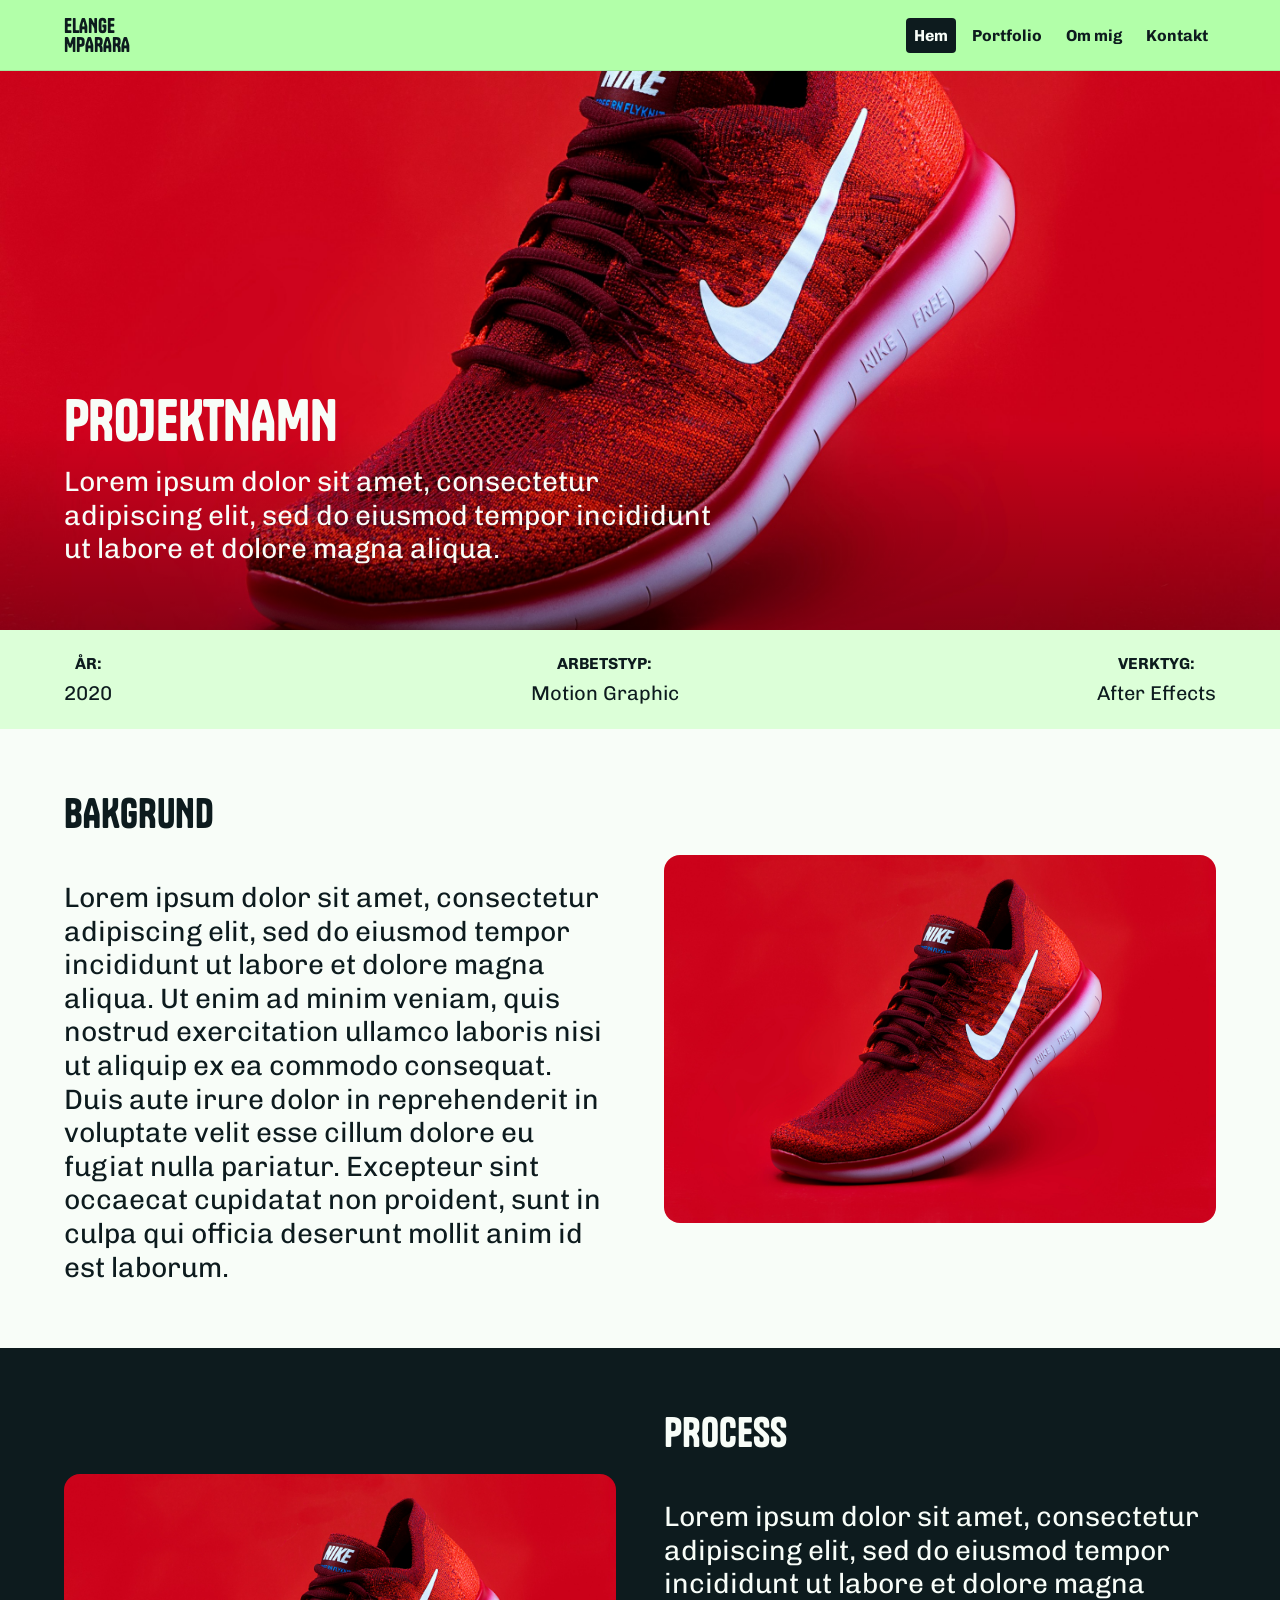
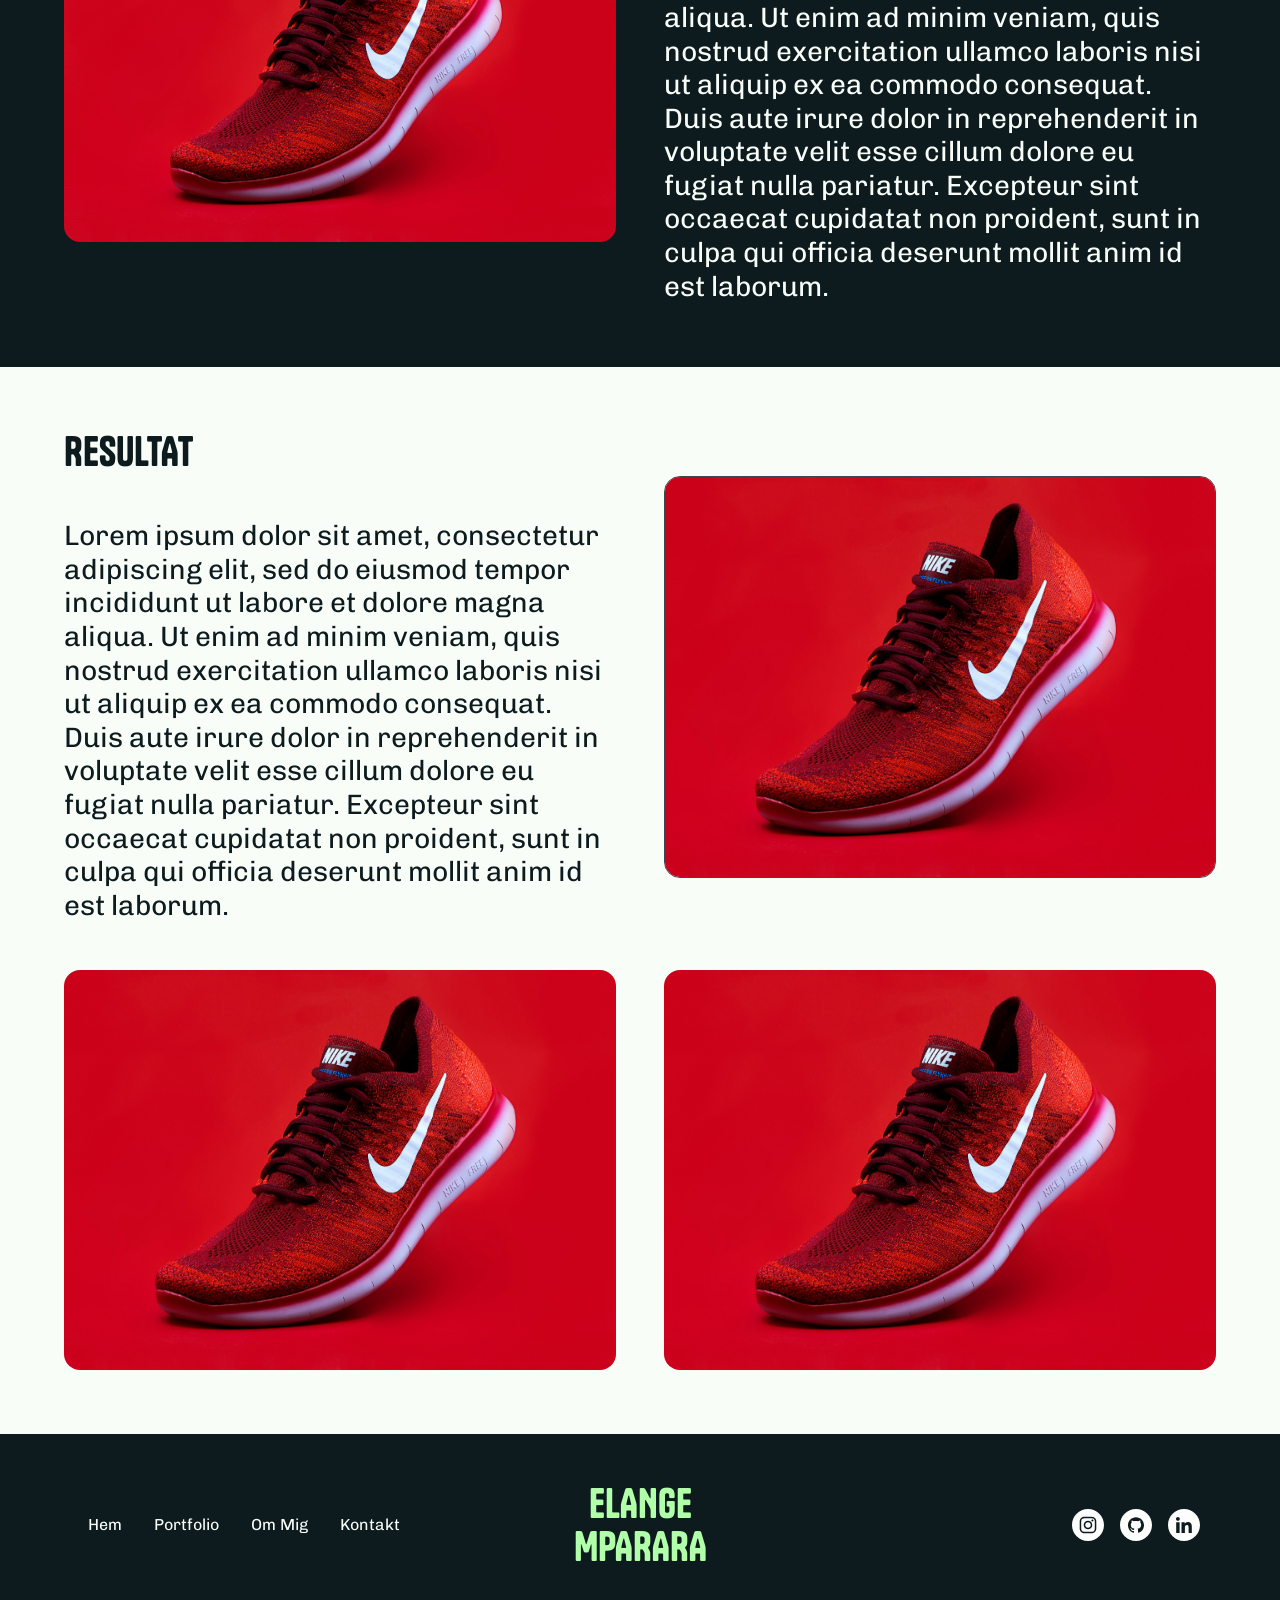
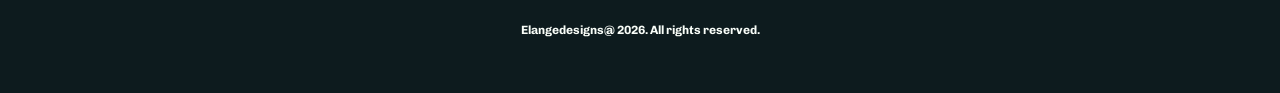
==== project_detail_page.html @ 8ef3cf4f "layout done" ====
<!doctype html>
<html lang="en">
  <head>
    <meta charset="UTF-8" />
    <meta name="viewport" content="width=device-width, initial-scale=1.0" />
    <title>Project Detail Page</title>
      <link rel="preconnect" href="https://fonts.googleapis.com" />
    <link rel="preconnect" href="https://fonts.gstatic.com" crossorigin />
    <link
      href="https://fonts.googleapis.com/css2?family=Chivo:ital,wght@0,100..900;1,100..900&display=swap"
      rel="stylesheet"
    />
    <link rel="stylesheet" href="reset.css" />
    <link rel="stylesheet" href="components/navbar.css" />
    <link rel="stylesheet" href="components/footer.css" />
    <link rel="stylesheet" href="Styles.css" />
    <link rel="stylesheet" href="root.css" />
    <link rel="stylesheet" href="proect_detail_page.css" />
  </head>
  </head>
  <body>
    <div id="navbar-placeholder"></div>
<main>
    <section class="project_detail_page_intro_section">
        <div class="project_detail_page_bg_container">
            <img class="project_detail_page_bg_img" src="assets/img/hero.jpg" alt="Project background" />
            <div class="project_detail_page_bg_overlay"></div>
        </div>
        <div class="project_detail_page_intro_container">
            <div class="project_detail_page_title_container">
                <h1 class="project_detail_page_title">Projektnamn</h1>
                <p class="project_detail_page_subtitle">Lorem ipsum dolor sit amet, consectetur adipiscing elit, sed do eiusmod tempor incididunt ut labore et dolore magna aliqua.</p>
            </div>
        </div>
    </section>

    <section class="project_detail_page_info_section">
        <div class="project_detail_page_info_container">
            <div class="project_info_item">
                <span class="project_info_label">År:</span>
                <span class="project_info_value">2020</span>
            </div>
            <div class="project_info_item">
                <span class="project_info_label">Arbetstyp:</span>
                <span class="project_info_value">Motion Graphic</span>
            </div>
            <div class="project_info_item">
                <span class="project_info_label">Verktyg:</span>
                <span class="project_info_value">After Effects</span>
            </div>
        </div>
    </section>

    <section class="project_background_section">
        <div class="project_background_container">
            <div class="project_background_content">
                <h2 class="project_background_title">Bakgrund</h2>
                <p class="project_background_text">Lorem ipsum dolor sit amet, consectetur adipiscing elit, sed do eiusmod tempor incididunt ut labore et dolore magna aliqua. Ut enim ad minim veniam, quis nostrud exercitation ullamco laboris nisi ut aliquip ex ea commodo consequat. Duis aute irure dolor in reprehenderit in voluptate velit esse cillum dolore eu fugiat nulla pariatur. Excepteur sint occaecat cupidatat non proident, sunt in culpa qui officia deserunt mollit anim id est laborum.</p>
            </div>
            <div class="project_background_media">
                <img class="project_background_img" src="assets/img/hero.jpg" alt="Project background image representation" />
            </div>
        </div>
    </section>

    <section class="project_process_section">
        <div class="project_process_container">
            <div class="project_process_media">
                <img class="project_process_img" src="assets/img/hero.jpg" alt="Project process demonstration" />
            </div>
            <div class="project_process_content">
                <h2 class="project_process_title">Process</h2>
                <p class="project_process_text">Lorem ipsum dolor sit amet, consectetur adipiscing elit, sed do eiusmod tempor incididunt ut labore et dolore magna aliqua. Ut enim ad minim veniam, quis nostrud exercitation ullamco laboris nisi ut aliquip ex ea commodo consequat. Duis aute irure dolor in reprehenderit in voluptate velit esse cillum dolore eu fugiat nulla pariatur. Excepteur sint occaecat cupidatat non proident, sunt in culpa qui officia deserunt mollit anim id est laborum.</p>
            </div>
        </div>
    </section>

    <section class="project_result_section">
        <div class="project_result_container">
            <div class="project_result_content">
                <h2 class="project_result_title">Resultat</h2>
                <p class="project_result_text">Lorem ipsum dolor sit amet, consectetur adipiscing elit, sed do eiusmod tempor incididunt ut labore et dolore magna aliqua. Ut enim ad minim veniam, quis nostrud exercitation ullamco laboris nisi ut aliquip ex ea commodo consequat. Duis aute irure dolor in reprehenderit in voluptate velit esse cillum dolore eu fugiat nulla pariatur. Excepteur sint occaecat cupidatat non proident, sunt in culpa qui officia deserunt mollit anim id est laborum.</p>
            </div>
            <div class="project_result_media border_outline">
                <img class="project_result_img" src="assets/img/hero.jpg" alt="Result presentation preview 1" />
            </div>
            <div class="project_result_media">
                <img class="project_result_img" src="assets/img/hero.jpg" alt="Result presentation preview 2" />
            </div>
            <div class="project_result_media">
                <img class="project_result_img" src="assets/img/hero.jpg" alt="Result presentation preview 3" />
            </div>
        </div>
    </section>
</main>
    <div id="footer-placeholder"></div>

    <script src="components/portfolio_card/portfolio_card.js" defer></script>
    <script src="Script.js" defer></script>
  </body>
</html>
---- components/navbar.css ----
/* --- NAVBAR COMPONENT STYLES --- */

/* Import fonts if not already imported in root/styles */

.header {
  position: fixed;
  top: 0;
  z-index: 100;
  background: var(--color-primary);
  border-bottom: 1px solid rgba(13, 27, 30, 0.1); /* Subtle border using dark color */
  width: 100%;

  line-height: 19px;
}

.header__container {
  display: flex;
  align-items: center;
  justify-content: space-between;
  padding: var(--spacing-sm) var(--spacing-xxl); /* Specific design padding */
  max-width: 1440px;
  margin: 0 auto;
}

/* LOGO */
.header__logo {
  font-family: "Tanker", sans-serif;
  font-size: var(--font-h5);
  line-height: 19px;
  color: var(--color-bg-dark);
  text-decoration: none;
  text-transform: uppercase;
  display: flex;
  flex-direction: column;
}

.header__logo p {
  margin: 0;
}

/* DESKTOP NAV */
.header__nav {
  display: flex;
  align-items: center;
  height: 100%;
  gap: var(--spacing-xs);
}

.header__nav-item {
  display: flex;
  align-items: center;
  justify-content: center;
  padding: var(--spacing-xs) var(--spacing-xs);
  border-radius: 4px;
  transition:
    background-color var(--transition-fast),
    border-color var(--transition-fast);
}

.header__nav-item:hover,
.header__nav-item.active {
  background-color: var(--color-bg-dark);
}

.header__nav-item:hover .header__link,
.header__nav-item.active .header__link {
  color: var(--color-text-light);
}

.header__link {
  font-family: "Chivo", sans-serif;
  font-weight: 700;
  font-size: var(--font-body);
  color: var(--color-text-dark);
  text-decoration: none;
  transition: color var(--transition-fast);
}

/* MOBILE TOGGLE */
.header__toggle {
  display: none;
  background: none;
  border: none;
  padding: 0;
  cursor: pointer;
}

/* MOBILE MENU OVERLAY */
.mobile-menu {
  position: fixed;
  top: 0;
  left: 0;
  width: 100%;
  height: 100vh;
  background-color: var(--color-primary);
  z-index: 200;
  display: flex;
  flex-direction: column;
  padding: 12px 15px;
  box-sizing: border-box;
}

.mobile-menu__header {
  display: flex;
  justify-content: space-between;
  align-items: center;
  width: 100%;
  margin-bottom: 40px;
}

.header__close {
  background: none;
  border: none;
  padding: 0;
  cursor: pointer;
  width: var(--sp-md);
  height: var(--sp-md);
  display: flex;
  justify-content: center;
  align-items: center;
}

.mobile-menu__nav {
  display: flex;
  flex-direction: column;
  align-items: center;
  gap: 10px;
  width: 100%;
}

.mobile-menu__link {
  font-family: "Chivo", sans-serif;
  font-weight: 700;
  font-size: var(--font-h3); /* ~24px */
  line-height: 29px;
  color: var(--color-text-dark);
  text-decoration: none;
  display: flex;
  justify-content: center;
  align-items: center;
  width: 100%;
  padding: var(--sp-sm) 20px;
  border-radius: 20px;
  transition: opacity var(--transition-fast);
}

.mobile-menu__link:hover {
  opacity: 0.8;
}

/* UTILITIES */
.hidden {
  display: none !important;
}

.mb-0 {
  margin-bottom: 0 !important;
}

/* RESPONSIVE */
@media (max-width: 768px) {
  .header__container {
    padding: 12px var(--sp-sm);
    height: auto;
  }

  .header__nav {
    display: none;
  }

  .header__toggle {
    display: block;
  }
}
---- components/footer.css ----
/* --- FOOTER COMPONENT --- */

.footer-section {
  position: relative;
  background: var(--color-bg-dark); /* #0D1B1E */
  width: 100%;
  padding: var(--spacing-xl) 80px; /* 48px 80px matching Figma */
  display: flex;
  flex-direction: column;
  align-items: center;
  gap: var(--spacing-xl); /* 48px gap to copyright row */
}

/* --- Top Row Container --- */
.footer_top_row {
  display: flex;
  flex-direction: row;
  justify-content: space-between;
  align-items: center;
  width: 100%;
  max-width: 1440px;
}

/* --- Left Group: Navigation --- */
.footer_nav_group {
  display: flex;
  flex-direction: row;
  align-items: center;
  gap: var(--spacing-sm); /* 16px */
  flex: 1; /* Distribute equal space to sides to center the logo */
}

.footer_menu_item {
  display: flex;
  align-items: center;
  padding: 12px var(--spacing-xs); /* 12px 8px */
}

.footer_menu_item a {
  font-family: "Chivo", sans-serif;
  font-size: 16px;
  color: var(--color-text-light); /* #FFFFFF */
  text-decoration: none;
  line-height: 22px;
  text-transform: capitalize;
  transition: color var(--transition-fast);
}

.footer_menu_item a:hover {
  color: var(--color-primary);
}

/* --- Center Group: Logo --- */
.footer_logo_group {
  display: flex;
  justify-content: center;
  align-items: center;
}

.footer_logo {
  font-family: "Tanker", sans-serif;
  font-size: 40px;
  color: var(--color-primary); /* #B2FFA9 */
  line-height: 43px;
  text-transform: uppercase;
  text-align: center;
  white-space: pre-wrap;
}

/* --- Right Group: Socials --- */
.footer_social_group {
  display: flex;
  flex-direction: row;
  justify-content: flex-end;
  align-items: center;
  gap: var(--spacing-sm); /* 16px */
  flex: 1; /* Counter-balances nav side to keep logo perfectly centered */
}

.social_link {
  display: block;
  width: 32px;
  height: 32px;
  transition: transform var(--transition-fast);
}

.social_link:hover {
  transform: translateY(-2px);
}

.social_link img {
  width: 100%;
  height: 100%;
  display: block;
}

/* --- Bottom Row: Copyright --- */
.footer_bottom_row {
  width: 100%;
  display: flex;
  justify-content: center;
}

.footer_copyright {
  font-family: "Chivo", sans-serif; /* Fallback for Chubbo Bold */
  font-weight: 700;
  font-size: 12px;
  color: var(--color-text-light); /* #FFFFFF */
  line-height: 29px;
  text-align: center;
  margin: 0;
}

/* --- Responsive Adjustments --- */
@media (max-width: 768px) {
  .footer-section {
    padding: var(--spacing-xl) var(--spacing-md);
  }

  .footer_top_row {
    flex-direction: column;
    gap: var(--spacing-xl); /* Add generous space between stacked groups */
  }

  /* Reset flex to prevent groups forcing width distribution on mobile */
  .footer_nav_group,
  .footer_social_group {
    flex: auto;
    justify-content: center;
    width: 100%;
  }

  /* Stack nav links */
  .footer_nav_group {
    flex-wrap: wrap; /* Allows links to wrap to second line on tiny screens */
  }
}  .gooey-animations {
    top: 10px;
    width: 100%;
    left: 0;
    height: 1rem;
    background: var(--color-bg-dark);
    transform: translateY(40%);
    z-index: 3000;
    overflow: visible;
    pointer-events: none;
  }
}
---- Styles.css ----
/* --- FONTS --- */
@font-face {
  font-family: "Tanker";
  src:
    url("assets/fonts/Tanker-Regular.woff2") format("woff2"),
    url("assets/fonts/Tanker-Regular.woff") format("woff");
  font-weight: 400;
  font-style: normal;
  font-display: swap;
}

/* --- BASE --- */
body {
  margin: 0;
  font-family: "Chivo", sans-serif;
  background: var(--color-bg-light);
  color: var(--color-text-light);
}

/* --- UTILITIES --- */
.hidden {
  display: none !important;
}

/* Hero section */

.hero {
  display: flex;
  justify-content: center;
  align-items: center;
  padding: var(--spacing-xxl);
  background-color: var(--color-primary);

  margin: 0 auto;
}

.hero_container {
  display: flex;
  flex-direction: row;
  justify-content: space-between;
  align-items: center;
  gap: var(--sp-md);
  width: 100%;
  max-width: 1280px;
}
.hero_title_container {
  display: flex;
  flex-direction: column;
  justify-content: space-between;
  align-items: flex-start;
  gap: 0;
}

.hero-title {
  font-family: "Tanker", sans-serif;
  font-size: var(--font-h1);
  color: var(--color-bg-dark);
  text-decoration: none;
  line-height: 1;
  font-weight: 400;
}

.hero_subtitle_container {
  display: flex;
  flex-direction: column;
  justify-content: space-between;
  align-items: flex-start;
  gap: var(--sp-xs);
  min-width: 100%;
}

.hero-subtitle {
  font-size: var(--font-h4);
  color: var(--color-text-dark);
}

.hero_image_container {
  display: flex;
  flex-direction: column;
  justify-content: space-between;
  align-items: center;
  gap: var(--sp-xs);
}

/* --- COMPONENTS --- */
.btn-download {
  display: inline-flex;
  align-items: center;
  gap: var(--sp-xs); /* 16px */
  padding: var(--sp-xs) var(--sp-sm);
  background-color: var(--color-primary);
  color: var(--color-text-dark);
  border: 2px solid var(--color-text-dark);
  border-radius: var(--border-radius);
  font-family: "Chivo", sans-serif;
  font-weight: 500;
  font-size: var(--font-body);
  text-decoration: none;
  cursor: pointer;
  transition:
    background-color var(--transition-fast),
    transform var(--transition-fast);
}

.btn-download:hover {
  background-color: var(--color-nav-hover);
  transform: translateY(2px);
}

.btn-download:active {
  transform: translateY(0);
}

.btn-download .icon {
  display: flex;
  align-items: center;
  justify-content: center;
  width: 24px;
  height: 24px;
}

/* portfolio section */

.portfolio {
  display: flex;
  justify-content: center;
  align-items: center;
  padding: var(--spacing-xxl);
  background-color: var(--color-bg-dark);

  margin: 0 auto;
}

.portfolio_container {
  display: flex;
  flex-direction: column;
  justify-content: center;
  align-items: center;
  gap: var(--sp-md);
  width: 100%;
  max-width: 1280px;
}

.portfolio_title_container {
  display: flex;
  flex-direction: column;
  justify-content: start;
  align-items: flex-start;
  gap: 0;
}

.portfolio-title {
  font-family: "Tanker", sans-serif;
  font-size: var(--font-h2);
  color: var(--color-text-light);
  text-decoration: none;
  line-height: 1;
  font-weight: 400;
}

.portfolio_grid {
  display: grid;
  grid-template-columns: 1fr;
  gap: var(--spacing-sm);
  width: 100%;
}

/* Make image last on mobile */
.portfolio_img_container {
  order: 10;
  display: flex;
  justify-content: center;
  align-items: center;
}

.portfolio_title_container {
  display: flex;
  flex-direction: column;
  justify-content: flex-start;
  align-items: flex-start;
  gap: var(--sp-xs);
}

.portfolio_card {
  display: flex;
  flex-direction: column;
  justify-content: space-between;
  align-items: flex-start;
  gap: var(--sp-md);
}
.portfolio_card_content {
  display: flex;
  flex-direction: column;
  justify-content: space-between;
  align-items: flex-start;
  gap: var(--sp-xs);
}
.btn-project {
  display: inline-flex;
  align-items: center;
  gap: var(--sp-xs); /* 16px */
  color: var(--color-text-li);
  font-family: "Chivo", sans-serif;
  font-weight: 500;
  font-size: var(--font-body);
  text-decoration: none;
  cursor: pointer;
  transition:
    background-color var(--transition-fast),
    transform var(--transition-fast);
}

.btn-project:hover {
  color: var(--color-primary);
}

.btn-project .project_btn_icon {
  width: 24px;
  height: 24px;
}

/* About me section */

.about {
  display: flex;
  flex-direction: column;
  justify-content: center;
  align-items: center;
  gap: var(--spacing-xl);
  padding: var(--spacing-xxl);
  width: 100%;
  max-width: 1280px;
  margin: 0 auto;
  background-color: var(--color-bg-light);
}

.about_container_1,
.education_container,
.tools_container {
  justify-content: space-between;
  width: 100%;
  max-width: 1280px;
  margin: 0 auto;
}

.about_container_1 {
  display: flex;
  flex-direction: row-reverse;
  align-items: stretch;
  gap: var(--spacing-xl);
}

.education_container {
  display: flex;
  flex-direction: row;
  align-items: center;
  gap: var(--spacing-xxl);
}

.tools_container {
  display: flex;
  flex-direction: row-reverse;
  align-items: center;
  gap: var(--sp-xl);
}

.about_text_container,
.about_text_container_2 {
  width: 100%;
  max-width: 1280px;
  display: flex;
  flex-direction: column;
  align-items: flex-start;
}

.about_text_container {
  gap: var(--spacing-md);
}

.about_text_container_2 {
  gap: var(--spacing-md);
}

.tools_text_container {
  flex: 1;
  display: flex;
  flex-direction: column;
  align-items: flex-start;
  min-width: 0;
}

.about-title {
  font-family: "Tanker", sans-serif;
  font-size: var(--font-h2);
  color: var(--color-text-dark);
  line-height: 1;
  text-transform: none;
  font-weight: 400;
  margin: 0;
}

.about-title-2,
.about-title-3 {
  font-family: "Tanker", sans-serif;
  font-size: var(--font-h3);
  color: var(--color-text-dark);
  line-height: 1;
  text-transform: uppercase;
  font-weight: 400;
  margin: 0;
  white-space: pre-wrap;
}

.about-title-3 {
  margin-bottom: var(--spacing-md);
}

.about-description {
  font-family: "Chivo", sans-serif;
  font-size: var(--font-body);
  line-height: 1.5;
  font-weight: 400;
  color: var(--color-text-dark);
  margin: 0;
  max-width: 65ch;
}

.tools_text_container .about-description {
  margin-bottom: var(--spacing-lg);
}

.about_image_container {
  width: 30rem;
  align-self: stretch;
  border: 1px solid var(--color-bg-dark);
  border-radius: var(--border-radius);
  overflow: hidden;
}

.about_image_container img,
.about_image_container_2 img {
  height: auto;
  display: block;
}

.about_image_container_2 {
  width: 30rem;
  height: auto;
  border: 1px solid var(--color-bg-dark);
  border-radius: var(--border-radius);
  overflow: hidden;
}

.about_image_container_3 {
  width: 30rem;
  position: relative;
  display: flex;
  align-items: center;
  justify-content: center;
}

.about_image_container_3 img {
  max-width: 100%;
  height: auto;
  display: block;
}

.tools_sub_container {
  display: flex;
  flex-wrap: wrap;
  gap: var(--spacing-sm);
  width: 100%;
}

.tool {
  width: 60px;
  height: 60px;
  border: 1px solid var(--color-bg-dark);
  border-radius: var(--border-radius);
  display: flex;
  justify-content: center;
  align-items: center;
  overflow: hidden;
  position: relative;
  padding: 1px;
}

.tool img {
  width: auto;
  height: auto;
  max-width: 100%;
  max-height: 100%;
}

.tool-name {
  display: none;
}

/* Contact section */

.contact {
  display: flex;
  justify-content: center;
  align-items: center;
  padding: var(--spacing-xxl);
  background-color: var(--color-primary);
  width: 100%;
  margin: 0 auto;
}

.contact_container {
  display: flex;
  flex-direction: row;
  justify-content: space-between;
  align-items: flex-start;
  gap: var(--spacing-xl);
  width: 100%;
  max-width: 1280px;
  margin: 0 auto;
}

.contact_text_container {
  display: flex;
  flex-direction: column;
  gap: var(--spacing-xl);
  width: 100%;
  max-width: 489px;
  flex-shrink: 0;
}

.contact-title {
  font-family: "Tanker", sans-serif;
  font-size: var(--font-h2);
  color: var(--color-text-dark);
  line-height: 1;
  text-transform: uppercase;
  font-weight: 400;
  margin: 0;
}

.contact-description {
  font-family: "Chivo", sans-serif;
  font-size: var(--font-body);
  line-height: 1.5;
  font-weight: 400;
  color: var(--color-text-dark);
  margin: 0;
}

.contact_form {
  background-color: var(--color-bg-dark);
  border: 1px solid var(--color-text-light);
  border-radius: var(--border-radius);
  padding: var(--spacing-lg) var(--spacing-md);
  box-shadow: 7px 6px 21px 0px rgba(0, 0, 0, 0.08);

  display: flex;
  flex-direction: column;
  gap: var(--spacing-sm);
  width: 100%;
  max-width: 40rem;
}

.form_row {
  display: flex;
  flex-direction: row;
  gap: var(--spacing-sm);
  width: 100%;
}

.form_group {
  display: flex;
  flex-direction: column;
  gap: var(--spacing-xs);
  width: 100%;
  flex: 1;
}

.form_group label {
  font-family: "Chivo", sans-serif;
  font-size: var(--font-body);
  color: var(--color-text-light);
  font-weight: 400;
}

.form_group input,
.form_group textarea {
  background-color: var(--color-bg-dark);
  border: 2px solid var(--color-text-light);
  border-radius: var(--border-radius);
  color: var(--color-text-light);
  padding: 12px 16px;
  font-family: inherit;
  font-size: var(--font-body);
  width: 100%;
  box-sizing: border-box;
}

.form_group input:focus,
.form_group textarea:focus {
  outline: none;
  border-color: var(--color-primary);
}

.form_group textarea {
  height: 96px;
  resize: vertical;
}

.btn-submit {
  display: flex;
  align-items: center;
  justify-content: center;
  gap: 6px;
  padding: 16px 24px;
  background-color: transparent;
  border: 2px solid var(--color-text-light);
  border-radius: var(--border-radius);
  color: var(--color-text-light);
  font-family: "Chivo", sans-serif;
  font-size: var(--font-body);
  font-weight: 400;
  cursor: pointer;
  box-shadow: 3px 0 13.2px 0 rgba(0, 0, 0, 0.13);
  transition:
    background-color var(--transition-fast),
    color var(--transition-fast);
  width: 100%;
  margin-top: var(--spacing-xs);
}

.btn-submit:hover {
  background-color: var(--color-text-light);
  color: var(--color-bg-dark);
}

.btn-submit .icon {
  display: flex;
  align-items: center;
  justify-content: center;
  width: 24px;
  height: 24px;
}

/* lock to 3 columns on desktop */
@media (min-width: 1024px) {
  .portfolio_grid {
    grid-template-columns: repeat(3, 1fr);
    grid-auto-flow: dense;
    align-items: start;
  }

  /* Reset order for desktop so they follow DOM or grid placement */
  .portfolio_img_container {
    order: 0;
    grid-column: 1;
    grid-row: 2;
  }

  .portfolio_title_container {
    grid-column: 1;
    grid-row: 1;
    position: sticky;
    top: 100px;
    height: fit-content;
  }
}

/* Mobile: stack nav under logo on small screens */
/* Mobile: stack nav under logo on small screens */
@media (max-width: 768px) {
  .hero,
  .about,
  .portfolio,
  .contact {
    padding: var(--spacing-md);
  }

  .about_container_1,
  .education_container,
  .tools_container,
  .contact_container {
    flex-direction: column;
  }

  .form_row {
    flex-direction: column;
  }

  .about_image_container,
  .about_image_container_2,
  .about_image_container_3 {
    width: 100%;
  }

  .hero_container {
    flex-direction: column;
    align-items: center;
  }
  /* Header responsive styles moved to navbar.css */
}
---- root.css ----
:root {
  /* --- FÄRGER --- */
  /* Baserat på din design (neongrön, svart och accenter) */
  --color-primary: #b2ffa9;
  --color-bg-dark: #0d1b1e;
  --color-bg-light: #f8fdf8;
  --color-text-dark: #0d1b1e;
  --color-text-light: #f8fdf8;

  /* Accentfärger (från dina geometriska former och Tesla-logon) */
  --color-accent-green: #f8fdf8;
  --color-nav-hover: #dcffd8;

  /* --- SPACING (8-point grid) --- */
  /* Långa namn */
  --spacing-xs: 0.5rem; /* 8px  */
  --spacing-sm: 1rem; /* 16px */
  --spacing-md: 1.5rem; /* 24px */
  --spacing-lg: 2rem; /* 32px */
  --spacing-xl: 3rem; /* 48px */
  --spacing-xxl: 4rem; /* 64px */

  /* Korta alias (för snabbare kodning) */
  --sp-xs: var(--spacing-xs);
  --sp-sm: var(--spacing-sm);
  --sp-md: var(--spacing-md);
  --sp-lg: var(--spacing-lg);
  --sp-xl: var(--spacing-xl);

  /* --- TYPOGRAFI (Fluid Responsive med clamp) --- */
  /* Clamp(min-storlek, skalnings-värde, max-storlek) */
  --font-h1: clamp(3.5rem, 12vw, 10rem);
  --font-h2: clamp(2rem, 6vw, 3.5rem);
  --font-h3: clamp(1.5rem, 4vw, 2.5rem);
  --font-h4: clamp(1.25rem, 3vw, 1.75rem);
  --font-h5: clamp(1.1rem, 2vw, 1.25rem);
  --font-h6: clamp(1rem, 1.5vw, 1.1rem);

  --font-body: 1rem;
  --font-nav: 1.1rem;

  /* --- ÖVRIGT --- */
  --border-radius: 4px;
  --border-radius-sm: 1rem;
  --border-radius-md: 2rem;
  --border-radius-lg: 3rem;
  /* För knappar som "Ladda ner CV" [cite: 10, 20] */
  --transition-fast: 0.2s ease;
}
---- proect_detail_page.css ----
.project_detail_page_intro_section {
  position: relative;
  width: 100%;
  height: 70vh;
  min-height: 50dvh;
  display: flex;
  justify-content: center;
  align-items: flex-end;
  padding: var(--spacing-xxl) 0;
  overflow: hidden;
}

.project_detail_page_bg_container {
  position: absolute;
  top: 0;
  left: 0;
  width: 100%;
  height: 100%;
  z-index: 0;
}

.project_detail_page_bg_img {
  width: 100%;
  height: 100%;
  object-fit: cover;
  display: block;
}

.project_detail_page_bg_overlay {
  position: absolute;
  top: 0;
  left: 0;
  width: 100%;
  height: 100%;
  background: linear-gradient(
    180deg,
    rgba(0, 0, 0, 0) 68.103%,
    rgba(0, 0, 0, 0.33) 100%
  );
}

.project_detail_page_intro_container {
  position: relative;
  z-index: 1;
  width: 100%;
  max-width: 1280px;
  padding: 0 var(--spacing-xxl);
}

.project_detail_page_title_container {
  display: flex;
  flex-direction: column;
  gap: var(--spacing-sm);
  max-width: 667px;
}

.project_detail_page_title {
  font-family: "Tanker", sans-serif;
  font-size: var(--font-h2);
  color: var(--color-text-light);
  line-height: 1;
  text-transform: uppercase;
  font-weight: 400;
  margin: 0;
}

.project_detail_page_subtitle {
  font-family: "Chivo", sans-serif;
  font-size: var(--font-h4);
  color: var(--color-text-light);
  line-height: 1.2;
  font-weight: 400;
  margin: 0;
}

/* --- Project Info Bar --- */
.project_detail_page_info_section {
  width: 100%;
  background-color: var(--color-nav-hover); /* #dcffd8 */
  padding: var(--spacing-md) 0;
}

.project_detail_page_info_container {
  width: 100%;
  max-width: 1280px;
  margin: 0 auto;
  padding: 0 var(--spacing-xxl);
  display: flex;
  justify-content: space-between;
  align-items: center;
  gap: var(--spacing-md);
}

.project_info_item {
  display: flex;
  flex-direction: column;
  align-items: center;
  gap: var(--spacing-xs);
  text-align: center;
}

.project_info_label {
  font-family: "Chivo", sans-serif;
  font-weight: 700;
  font-size: var (--font-body);
  color: var(--color-text-dark);
  text-transform: uppercase;
}

.project_info_value {
  font-family: "Chivo", sans-serif;
  font-weight: 400;
  font-size: var(--font-h5);
  color: var(--color-text-dark);
}

/* --- Project Background Section --- */
.project_background_section {
  width: 100%;
  background-color: var(--color-bg-light); /* Off-white #f8fdf8 */
  padding: var(--spacing-xxl) 0;
}

.project_background_container {
  width: 100%;
  max-width: 1280px;
  margin: 0 auto;
  padding: 0 var(--spacing-xxl);
  display: flex;
  align-items: center;
  gap: var(--spacing-xl);
}

.project_background_content {
  flex: 1;
  display: flex;
  flex-direction: column;
  gap: var(--spacing-xl);
}

.project_background_title {
  font-family: "Tanker", sans-serif;
  font-size: var(--font-h3);
  color: var(--color-text-dark);
  line-height: 1;
  text-transform: uppercase;
  margin: 0;
  font-weight: 400;
}

.project_background_text {
  font-family: "Chivo", sans-serif;
  font-weight: 400;
  font-size: var(--font-h4);
  color: var(--color-text-dark);
  line-height: 1.2;
  margin: 0;
}

.project_background_media {
  flex: 1;
  width: 100%;
  border-radius: var(--border-radius-sm);
  overflow: hidden;
}

.project_background_img {
  width: 100%;
  height: auto; /* Allow image to preserve its aspect ratio naturally */
  max-height: 600px;
  object-fit: cover;
  display: block;
}

/* --- Project Process Section --- */
.project_process_section {
  width: 100%;
  background-color: var(--color-bg-dark); /* Black */
  padding: var(--spacing-xxl) 0;
}

.project_process_container {
  width: 100%;
  max-width: 1280px;
  margin: 0 auto;
  padding: 0 var(--spacing-xxl);
  display: flex;
  align-items: center; /* Vertically center image and text block */
  gap: var(--spacing-xl);
}

.project_process_media {
  flex: 1;
  width: 100%;
  border-radius: var(--border-radius-sm);
  overflow: hidden;
}

.project_process_img {
  width: 100%;
  height: auto;
  max-height: 600px;
  object-fit: cover;
  display: block;
}

.project_process_content {
  flex: 1;
  display: flex;
  flex-direction: column;
  gap: var(--spacing-xl);
}

.project_process_title {
  font-family: "Tanker", sans-serif;
  font-size: var(--font-h3);
  color: var(--color-text-light);
  line-height: 1;
  text-transform: uppercase;
  margin: 0;
  font-weight: 400;
}

.project_process_text {
  font-family: "Chivo", sans-serif;
  font-weight: 400;
  font-size: var(--font-h4);
  color: var(--color-text-light);
  line-height: 1.2;
  margin: 0;
}

/* --- Project Result Section --- */
.project_result_section {
  width: 100%;
  background-color: var(--color-bg-light); /* Off-white #f8fdf8 */
  padding: var(--spacing-xxl) 0;
}

.project_result_container {
  width: 100%;
  max-width: 1280px;
  margin: 0 auto;
  padding: 0 var(--spacing-xxl);
  display: grid;
  grid-template-columns: 1fr 1fr;
  gap: var(--spacing-xl);
  align-items: center; /* Center text adjacent to image */
}

.project_result_content {
  display: flex;
  flex-direction: column;
  gap: var(--spacing-xl);
}

.project_result_title {
  font-family: "Tanker", sans-serif;
  font-size: var(--font-h3);
  color: var(--color-text-dark);
  line-height: 1;
  text-transform: uppercase;
  margin: 0;
  font-weight: 400;
}

.project_result_text {
  font-family: "Chivo", sans-serif;
  font-weight: 400;
  font-size: var(--font-h4);
  color: var(--color-text-dark);
  line-height: 1.2;
  margin: 0;
}

.project_result_media {
  width: 100%;
  border-radius: var(--border-radius-sm);
  overflow: hidden;
  display: flex; /* Prevent inline image extra space */
}

/* Specific styling for the top right border defined in Figma (#3E474E) */
.project_result_media.border_outline {
  border: 1px solid #3e474e;
}

.project_result_img {
  width: 100%;
  height: 100%;
  min-height: 400px;
  max-height: 600px;
  object-fit: cover;
  display: block;
}

/* Responsive adjustments */
@media (max-width: 768px) {
  .project_detail_page_intro_section {
    height: 50vh;
    padding: var(--spacing-xl) 0;
  }

  .project_detail_page_intro_container {
    padding: 0 var(--spacing-md);
  }

  .project_detail_page_info_container {
    flex-direction: column;
    padding: var(--spacing-md);
  }

  .project_info_item {
    gap: var(--spacing-xs);
    padding: var(--spacing-sm) 0;
    width: 100%;
    border-bottom: 1px solid rgba(13, 27, 30, 0.1); /* Subtle separator */
  }

  .project_info_item:last-child {
    border-bottom: none;
    padding-bottom: 0;
  }

  .project_background_section,
  .project_process_section,
  .project_result_section {
    padding: var(--spacing-xl) 0;
  }

  .project_background_container,
  .project_process_container {
    flex-direction: column;
    padding: 0 var(--spacing-md);
    gap: var(--spacing-lg);
  }

  .project_result_container {
    grid-template-columns: 1fr; /* Switch to single column for mobile */
    padding: 0 var(--spacing-md);
    gap: var(--spacing-lg);
  }

  .project_background_title,
  .project_process_title,
  .project_result_title {
    font-size: var(
      --font-h2
    ); /* Slightly larger fallback on mobile if desired, standard var flow */
  }
}
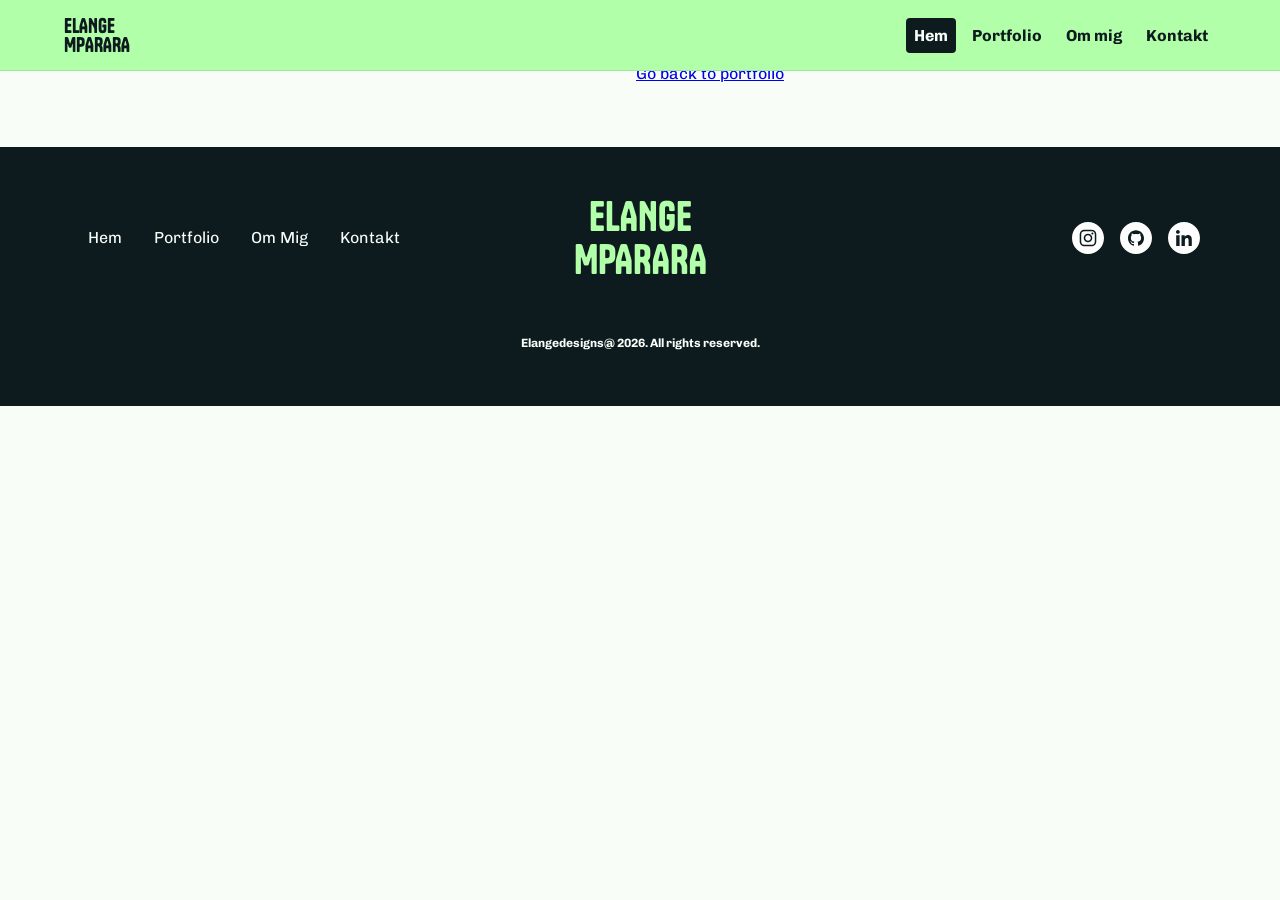
==== commit b3f52a5e: "project detail page done" ====
--- a/project_detail_page.html
+++ b/project_detail_page.html
@@ -4,7 +4,7 @@
     <meta charset="UTF-8" />
     <meta name="viewport" content="width=device-width, initial-scale=1.0" />
     <title>Project Detail Page</title>
-      <link rel="preconnect" href="https://fonts.googleapis.com" />
+    <link rel="preconnect" href="https://fonts.googleapis.com" />
     <link rel="preconnect" href="https://fonts.gstatic.com" crossorigin />
     <link
       href="https://fonts.googleapis.com/css2?family=Chivo:ital,wght@0,100..900;1,100..900&display=swap"
@@ -17,85 +17,92 @@
     <link rel="stylesheet" href="root.css" />
     <link rel="stylesheet" href="proect_detail_page.css" />
   </head>
-  </head>
   <body>
     <div id="navbar-placeholder"></div>
-<main>
-    <section class="project_detail_page_intro_section">
+    <main>
+      <section class="project_detail_page_intro_section">
         <div class="project_detail_page_bg_container">
-            <img class="project_detail_page_bg_img" src="assets/img/hero.jpg" alt="Project background" />
-            <div class="project_detail_page_bg_overlay"></div>
+          <img
+            class="project_detail_page_bg_img"
+            id="detail-hero-img"
+            src=""
+            alt="Project background"
+          />
+          <div class="project_detail_page_bg_overlay"></div>
         </div>
         <div class="project_detail_page_intro_container">
-            <div class="project_detail_page_title_container">
-                <h1 class="project_detail_page_title">Projektnamn</h1>
-                <p class="project_detail_page_subtitle">Lorem ipsum dolor sit amet, consectetur adipiscing elit, sed do eiusmod tempor incididunt ut labore et dolore magna aliqua.</p>
-            </div>
+          <div class="project_detail_page_title_container">
+            <h1 class="project_detail_page_title" id="detail-title"></h1>
+            <p class="project_detail_page_subtitle" id="detail-subtitle"></p>
+          </div>
         </div>
-    </section>
+      </section>
 
-    <section class="project_detail_page_info_section">
+      <section class="project_detail_page_info_section">
         <div class="project_detail_page_info_container">
-            <div class="project_info_item">
-                <span class="project_info_label">År:</span>
-                <span class="project_info_value">2020</span>
-            </div>
-            <div class="project_info_item">
-                <span class="project_info_label">Arbetstyp:</span>
-                <span class="project_info_value">Motion Graphic</span>
-            </div>
-            <div class="project_info_item">
-                <span class="project_info_label">Verktyg:</span>
-                <span class="project_info_value">After Effects</span>
-            </div>
+          <div class="project_info_item">
+            <span class="project_info_label">År:</span>
+            <span class="project_info_value" id="detail-year"></span>
+          </div>
+          <div class="project_info_item">
+            <span class="project_info_label">Arbetstyp:</span>
+            <span class="project_info_value" id="detail-workType"></span>
+          </div>
+          <div class="project_info_item">
+            <span class="project_info_label">Verktyg:</span>
+            <span class="project_info_value" id="detail-tools"></span>
+          </div>
         </div>
-    </section>
+      </section>
 
-    <section class="project_background_section">
+      <section class="project_background_section">
         <div class="project_background_container">
-            <div class="project_background_content">
-                <h2 class="project_background_title">Bakgrund</h2>
-                <p class="project_background_text">Lorem ipsum dolor sit amet, consectetur adipiscing elit, sed do eiusmod tempor incididunt ut labore et dolore magna aliqua. Ut enim ad minim veniam, quis nostrud exercitation ullamco laboris nisi ut aliquip ex ea commodo consequat. Duis aute irure dolor in reprehenderit in voluptate velit esse cillum dolore eu fugiat nulla pariatur. Excepteur sint occaecat cupidatat non proident, sunt in culpa qui officia deserunt mollit anim id est laborum.</p>
-            </div>
-            <div class="project_background_media">
-                <img class="project_background_img" src="assets/img/hero.jpg" alt="Project background image representation" />
-            </div>
+          <div class="project_background_content">
+            <h2 class="project_background_title" id="detail-bg-title"></h2>
+            <p class="project_background_text" id="detail-bg-text"></p>
+          </div>
+          <div class="project_background_media">
+            <img
+              class="project_background_img"
+              id="detail-bg-img"
+              src=""
+              alt="Project background image representation"
+            />
+          </div>
         </div>
-    </section>
+      </section>
 
-    <section class="project_process_section">
+      <section class="project_process_section">
         <div class="project_process_container">
-            <div class="project_process_media">
-                <img class="project_process_img" src="assets/img/hero.jpg" alt="Project process demonstration" />
-            </div>
-            <div class="project_process_content">
-                <h2 class="project_process_title">Process</h2>
-                <p class="project_process_text">Lorem ipsum dolor sit amet, consectetur adipiscing elit, sed do eiusmod tempor incididunt ut labore et dolore magna aliqua. Ut enim ad minim veniam, quis nostrud exercitation ullamco laboris nisi ut aliquip ex ea commodo consequat. Duis aute irure dolor in reprehenderit in voluptate velit esse cillum dolore eu fugiat nulla pariatur. Excepteur sint occaecat cupidatat non proident, sunt in culpa qui officia deserunt mollit anim id est laborum.</p>
-            </div>
+          <div class="project_process_media">
+            <img
+              class="project_process_img"
+              id="detail-process-img"
+              src=""
+              alt="Project process demonstration"
+            />
+          </div>
+          <div class="project_process_content">
+            <h2 class="project_process_title" id="detail-process-title"></h2>
+            <p class="project_process_text" id="detail-process-text"></p>
+          </div>
         </div>
-    </section>
+      </section>
 
-    <section class="project_result_section">
+      <section class="project_result_section">
         <div class="project_result_container">
-            <div class="project_result_content">
-                <h2 class="project_result_title">Resultat</h2>
-                <p class="project_result_text">Lorem ipsum dolor sit amet, consectetur adipiscing elit, sed do eiusmod tempor incididunt ut labore et dolore magna aliqua. Ut enim ad minim veniam, quis nostrud exercitation ullamco laboris nisi ut aliquip ex ea commodo consequat. Duis aute irure dolor in reprehenderit in voluptate velit esse cillum dolore eu fugiat nulla pariatur. Excepteur sint occaecat cupidatat non proident, sunt in culpa qui officia deserunt mollit anim id est laborum.</p>
-            </div>
-            <div class="project_result_media border_outline">
-                <img class="project_result_img" src="assets/img/hero.jpg" alt="Result presentation preview 1" />
-            </div>
-            <div class="project_result_media">
-                <img class="project_result_img" src="assets/img/hero.jpg" alt="Result presentation preview 2" />
-            </div>
-            <div class="project_result_media">
-                <img class="project_result_img" src="assets/img/hero.jpg" alt="Result presentation preview 3" />
-            </div>
+          <div class="project_result_content">
+            <h2 class="project_result_title" id="detail-result-title"></h2>
+            <p class="project_result_text" id="detail-result-text"></p>
+          </div>
+          <div id="detail-result-images" style="display: contents"></div>
         </div>
-    </section>
-</main>
+      </section>
+    </main>
     <div id="footer-placeholder"></div>
 
-    <script src="components/portfolio_card/portfolio_card.js" defer></script>
+    <script src="components/projectsData.js" defer></script>
+    <script src="components/project_detail.js" defer></script>
     <script src="Script.js" defer></script>
   </body>
 </html>
--- a/proect_detail_page.css
+++ b/proect_detail_page.css
@@ -151,7 +151,7 @@
 .project_background_text {
   font-family: "Chivo", sans-serif;
   font-weight: 400;
-  font-size: var(--font-h4);
+  font-size: var(--font-body);
   color: var(--color-text-dark);
   line-height: 1.2;
   margin: 0;
@@ -224,7 +224,7 @@
 .project_process_text {
   font-family: "Chivo", sans-serif;
   font-weight: 400;
-  font-size: var(--font-h4);
+  font-size: var(--font-body);
   color: var(--color-text-light);
   line-height: 1.2;
   margin: 0;
@@ -267,7 +267,7 @@
 .project_result_text {
   font-family: "Chivo", sans-serif;
   font-weight: 400;
-  font-size: var(--font-h4);
+  font-size: var(--font-body);
   color: var(--color-text-dark);
   line-height: 1.2;
   margin: 0;
